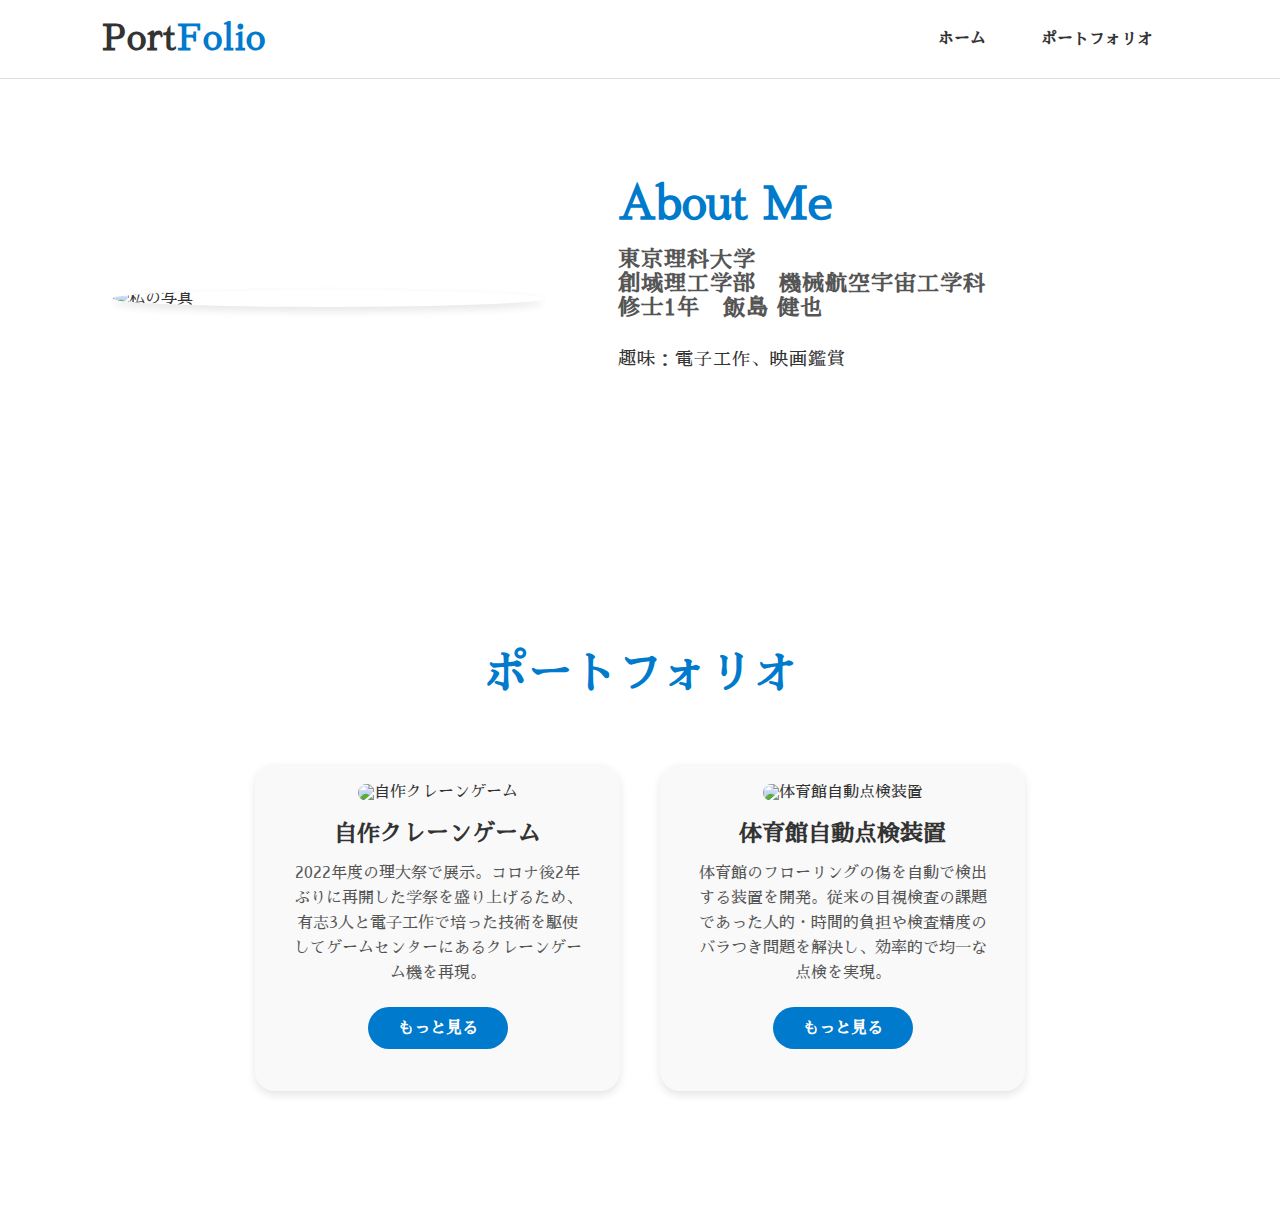
==== index.html @ 18fa5e65 "second commit" ====
<!DOCTYPE html> 
<html lang="ja"> 
<head> 
    <meta charset="UTF-8"> 
    <title>ポートフォリオ</title> 
    <link rel="stylesheet" href="css/style.css"> 
    <!-- Googleの日本語フォント適用 -->
    <link
     href="https://fonts.googleapis.com/css?family=Sawarabi+Mincho"
     rel="stylesheet"
    />
    <!-- フリーアイコンの適用 -->
    <link
     rel="stylesheet"
     href="https://cdnjs.cloudflare.com/ajax/libs/font-awesome/6.1.2/css/all.min.css"
     integrity="sha512-1sCRPdkRXhBV2PBLUdRb4tMg1w2YPf37qatUFeS7zlBy7jJI8Lf4VHwWfZZfpXtYSLy85pkm9GaYVYMfw5BC1A=="
     crossorigin="anonymous"
     referrerpolicy="no-referrer"
    />
</head> 
<body> 
    <!-- Hero section --> 
    <div class="hero">
        <nav>
            <h2 class="logo">Port<span>Folio</span></h2>
            <ul>
                <li><a href="#about">ホーム</a></li>
                <li><a href="#portfolio">ポートフォリオ</a></li>
            </ul>
        </nav>
    </div>
  
    <!-- about me section --> 
    <section id="about" class="about">
        <div class="main">
            <img src="./img/person.png" alt="私の写真">
            <div class="about-text">
                <h2>About Me</h2>
                <h5>東京理科大学<br>創域理工学部　機械航空宇宙工学科<br>修士1年　飯島 健也</h5>
                <p>趣味：電子工作、映画鑑賞</p>
            </div>
        </div>
    </section>

    <!-- portfolio section --> 
    <section id="portfolio" class="portfolio">
        <div class="title">
            <h2>ポートフォリオ</h2>
        </div>
        <div class="box">
            <div class="card">
                <img src="./img/crane/crane_game.png" alt="自作クレーンゲーム">
                <h5>自作クレーンゲーム</h5>
                <div class="paragraph">
                    <p>
                        2022年度の理大祭で展示。コロナ後2年ぶりに再開した学祭を盛り上げるため、有志3人と電子工作で培った技術を駆使してゲームセンターにあるクレーンゲーム機を再現。
                    </p>
                    <p style="text-align: center">
                        <a href="./portfolio1.html" class="btn2">もっと見る</a>
                    </p>
                </div>
            </div>
            <div class="card">
                <img src="./img/gymbot/gymbot.png" alt="体育館自動点検装置">
                <h5>体育館自動点検装置</h5>
                <div class="paragraph">
                    <p>
						体育館のフローリングの傷を自動で検出する装置を開発。従来の目視検査の課題であった人的・時間的負担や検査精度のバラつき問題を解決し、効率的で均一な点検を実現。
                    </p>
                    <p style="text-align: center">
                        <a href="./portfolio2.html" class="btn2">もっと見る</a>
                    </p>
                </div>
            </div>
        </div>
    </section>
</body> 
</html>
---- css/style.css ----
* {
    margin: 0;
    padding: 0;
    box-sizing: border-box;
    font-family: "Sawarabi Mincho", serif;
}

body {
    background-color: #f5f5f5;
    color: #333;
    font-family: "Sawarabi Mincho", serif;
}

.hero {
    width: 100%;
    background-color: #ffffff;
    border-bottom: 1px solid #ddd;
    box-shadow: 0 2px 4px rgba(0, 0, 0, 0.1);
}

span {
    color: #007acc;
}

nav {
    display: flex;
    align-items: center;
    justify-content: space-between;
    padding: 20px 8%;
}

.logo {
    color: #333;
    font-size: 35px;
    letter-spacing: 1px;
    cursor: pointer;
}

nav ul {
    list-style-type: none;
}

nav ul li {
    display: inline-block;
    padding: 10px 25px;
}

nav ul li a {
    color: #333;
    text-decoration: none;
    font-weight: bold;
    transition: all 0.3s;
}

nav ul li a:hover {
    color: #007acc;
}

.about {
    width: 100%;
    padding: 100px 0;
    background-color: #ffffff;
}

.about img {
    width: 100%;
    max-width: 430px;
    border-radius: 50%;
    box-shadow: 0 4px 8px rgba(0, 0, 0, 0.1);
}

.about-text {
    width: 100%;
    max-width: 550px;
    color: #333;
}

.main {
    width: 100%;
    max-width: 1130px;
    display: flex;
    flex-wrap: wrap;
    margin: 0 auto;
    align-items: center;
    justify-content: space-around;
}

.about-text h2 {
    font-size: 45px;
    margin-bottom: 20px;
    color: #007acc;
}

.about-text h5 {
    letter-spacing: 1px;
    font-size: 22px;
    margin-bottom: 25px;
    color: #555;
}

.about-text p {
    letter-spacing: 1px;
    line-height: 28px;
    margin-bottom: 45px;
    font-size: 18px;
}

.button {
    background-color: #007acc;
    padding: 13px 30px;
    color: white;
    font-weight: bold;
    border-radius: 30px;
    transition: all 0.3s;
}

.button:hover {
    border: 2px solid #005f99;
    background-color: transparent;
    color: #005f99;
    cursor: pointer;
}

.portfolio {
    background-color: #ffffff;
    width: 100%;
    padding: 100px 0;
}

.title h2 {
    color: #007acc;
    font-size: 45px;
    margin: 30px auto;
    text-align: center;
}

.box {
    display: flex;
    flex-wrap: wrap;
    align-items: center;
    justify-content: center;
    min-height: 400px;
}

.card {
    height: auto;
    width: 100%;
    max-width: 365px;
    padding: 20px 35px;
    margin: 20px;
    border-radius: 20px;
    overflow: hidden;
    text-align: center;
    background-color: #f9f9f9;
    box-shadow: 0 4px 8px rgba(0, 0, 0, 0.1);
    transition: all 0.3s;
}

.card:hover {
    box-shadow: 0 8px 16px rgba(0, 0, 0, 0.2);
}

.card img {
    width: 100%;
    height: auto;
    max-height: 200px;
    object-fit: cover;
    border-radius: 10px;
    margin-bottom: 20px;
}

.card h5 {
    color: #333;
    font-size: 23px;
    margin-bottom: 15px;
}

.paragraph p {
    color: #555;
    font-size: 16px;
    line-height: 25px;
    margin-bottom: 30px;
}

.btn2 {
    background-color: #007acc;
    padding: 13px 30px;
    color: white;
    font-weight: bold;
    border-radius: 30px;
    text-decoration: none;
    transition: all 0.3s;
}

.btn2:hover {
    border: 2px solid #005f99;
    background-color: transparent;
    color: #005f99;
    cursor: pointer;
}

.end {
    color: #333;
    font-size: 16px;
}

@media (max-width: 768px) {
    nav ul {
        display: none;
    }
    nav ul.show {
        display: block;
    }
    nav ul li {
        display: block;
        text-align: center;
        padding: 10px 0;
    }
    nav {
        flex-direction: column;
    }
    .main {
        flex-direction: column;
        padding: 20px;
    }
    .about img {
        width: 80%;
        max-width: 300px;
        margin-bottom: 20px;
    }
    .about-text h5 {
        text-align: center;
    }
    .box {
        flex-direction: column;
    }
}
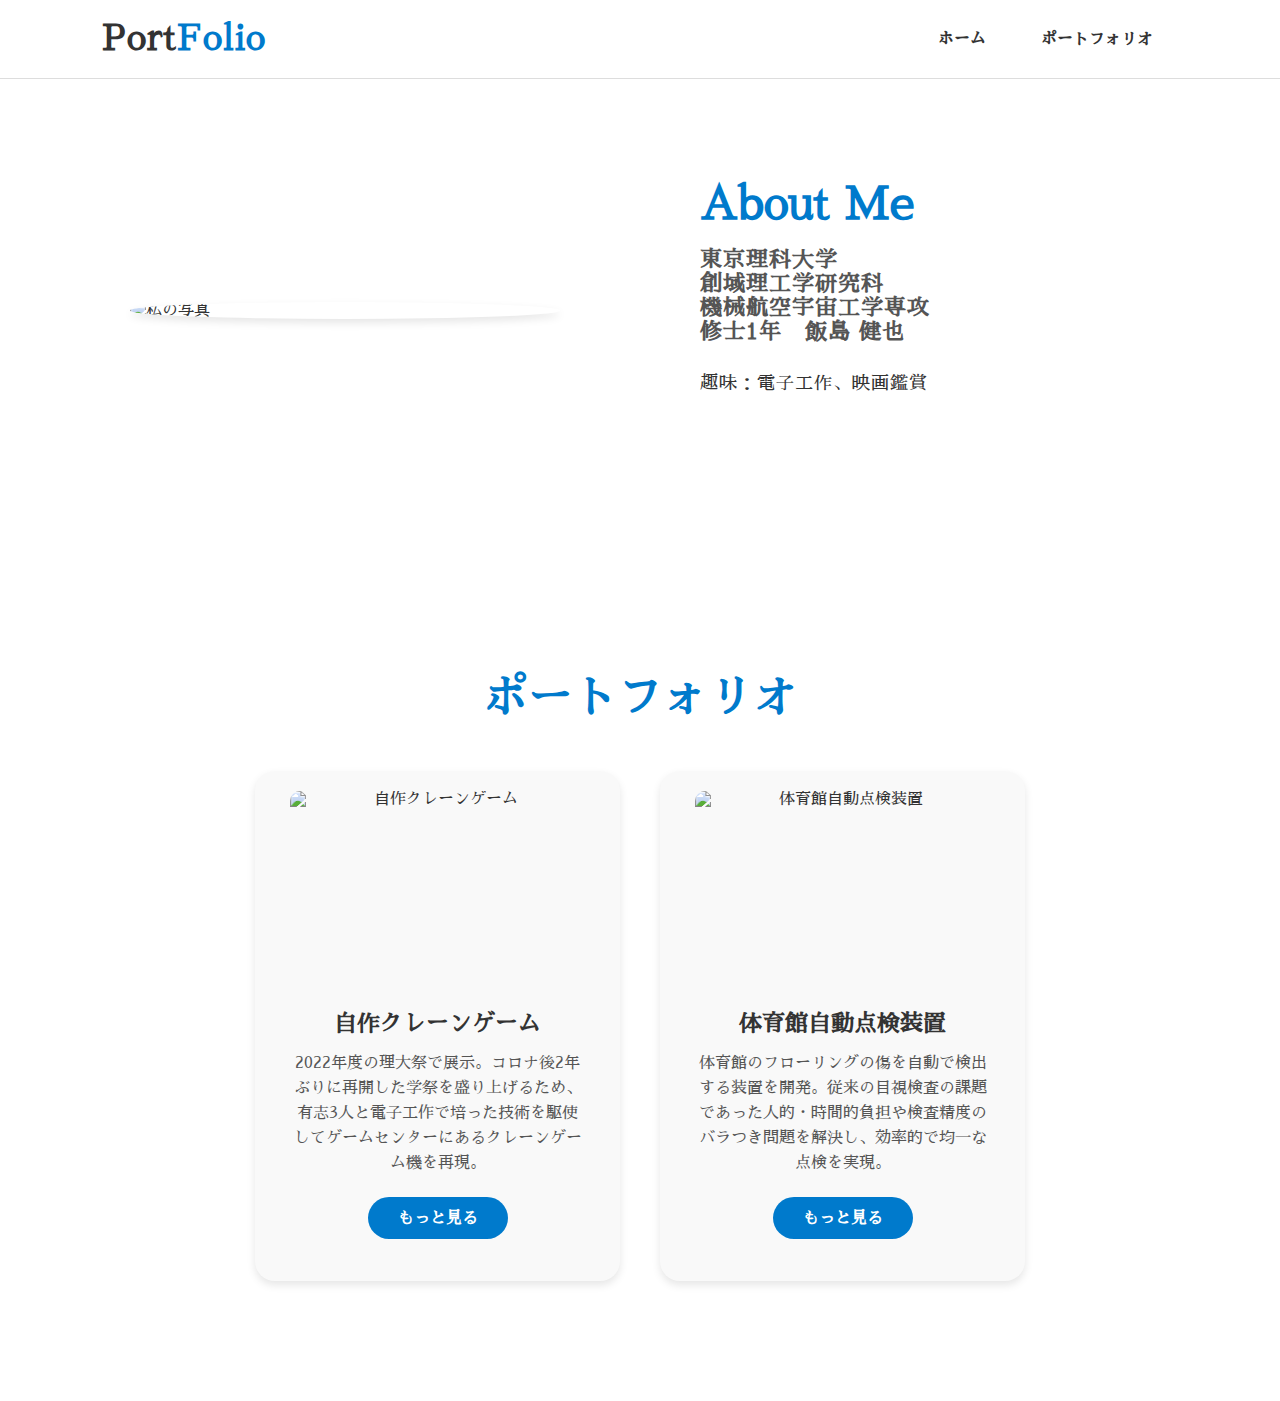
==== commit 775be1f5: "second commit" ====
--- a/index.html
+++ b/index.html
@@ -2,6 +2,8 @@
 <html lang="ja"> 
 <head> 
     <meta charset="UTF-8"> 
+    <meta name="viewport" content="width=device-width, initial-scale=1.0">
+
     <title>ポートフォリオ</title> 
     <link rel="stylesheet" href="css/style.css"> 
     <!-- Googleの日本語フォント適用 -->
@@ -36,7 +38,7 @@
             <img src="./img/person.png" alt="私の写真">
             <div class="about-text">
                 <h2>About Me</h2>
-                <h5>東京理科大学<br>創域理工学部　機械航空宇宙工学科<br>修士1年　飯島 健也</h5>
+                <h5>東京理科大学<br>創域理工学研究科<br class=”sp”>機械航空宇宙工学専攻<br>修士1年　飯島 健也</h5>
                 <p>趣味：電子工作、映画鑑賞</p>
             </div>
         </div>
@@ -52,7 +54,7 @@
                 <img src="./img/crane/crane_game.png" alt="自作クレーンゲーム">
                 <h5>自作クレーンゲーム</h5>
                 <div class="paragraph">
-                    <p>
+                    <p class="sp2">
                         2022年度の理大祭で展示。コロナ後2年ぶりに再開した学祭を盛り上げるため、有志3人と電子工作で培った技術を駆使してゲームセンターにあるクレーンゲーム機を再現。
                     </p>
                     <p style="text-align: center">
@@ -64,7 +66,7 @@
                 <img src="./img/gymbot/gymbot.png" alt="体育館自動点検装置">
                 <h5>体育館自動点検装置</h5>
                 <div class="paragraph">
-                    <p>
+                    <p class="sp2">
 						体育館のフローリングの傷を自動で検出する装置を開発。従来の目視検査の課題であった人的・時間的負担や検査精度のバラつき問題を解決し、効率的で均一な点検を実現。
                     </p>
                     <p style="text-align: center">
--- a/css/style.css
+++ b/css/style.css
@@ -5,6 +5,10 @@
     font-family: "Sawarabi Mincho", serif;
 }
 
+.sp {
+    display: none;
+    }
+
 body {
     background-color: #f5f5f5;
     color: #333;
@@ -67,11 +71,12 @@
     max-width: 430px;
     border-radius: 50%;
     box-shadow: 0 4px 8px rgba(0, 0, 0, 0.1);
+    margin-right: 30px;
 }
 
 .about-text {
     width: 100%;
-    max-width: 550px;
+    max-width: 450px;
     color: #333;
 }
 
@@ -96,6 +101,7 @@
     font-size: 22px;
     margin-bottom: 25px;
     color: #555;
+
 }
 
 .about-text p {
@@ -154,6 +160,9 @@
     background-color: #f9f9f9;
     box-shadow: 0 4px 8px rgba(0, 0, 0, 0.1);
     transition: all 0.3s;
+    display: flex;
+    flex-direction: column;
+    justify-content: space-between;
 }
 
 .card:hover {
@@ -162,8 +171,7 @@
 
 .card img {
     width: 100%;
-    height: auto;
-    max-height: 200px;
+    height: 200px;
     object-fit: cover;
     border-radius: 10px;
     margin-bottom: 20px;
@@ -205,6 +213,15 @@
 }
 
 @media (max-width: 768px) {
+    .sp {
+        display: block;
+        }
+    .sp2 {
+        display: -webkit-box;
+        -webkit-box-orient: vertical;
+        -webkit-line-clamp: 3;
+        overflow: hidden;
+        }
     nav ul {
         display: none;
     }
@@ -224,14 +241,19 @@
         padding: 20px;
     }
     .about img {
-        width: 80%;
+        width: 60%;
         max-width: 300px;
-        margin-bottom: 20px;
-    }
-    .about-text h5 {
+        margin: 0 auto 20px auto;
+    }
+    .about-text {
         text-align: center;
     }
     .box {
         flex-direction: column;
-    }
-}
+        min-height: none;
+    }
+    .card {
+        width: 80%; /* カードの幅を縮小 */
+    }
+    
+}
